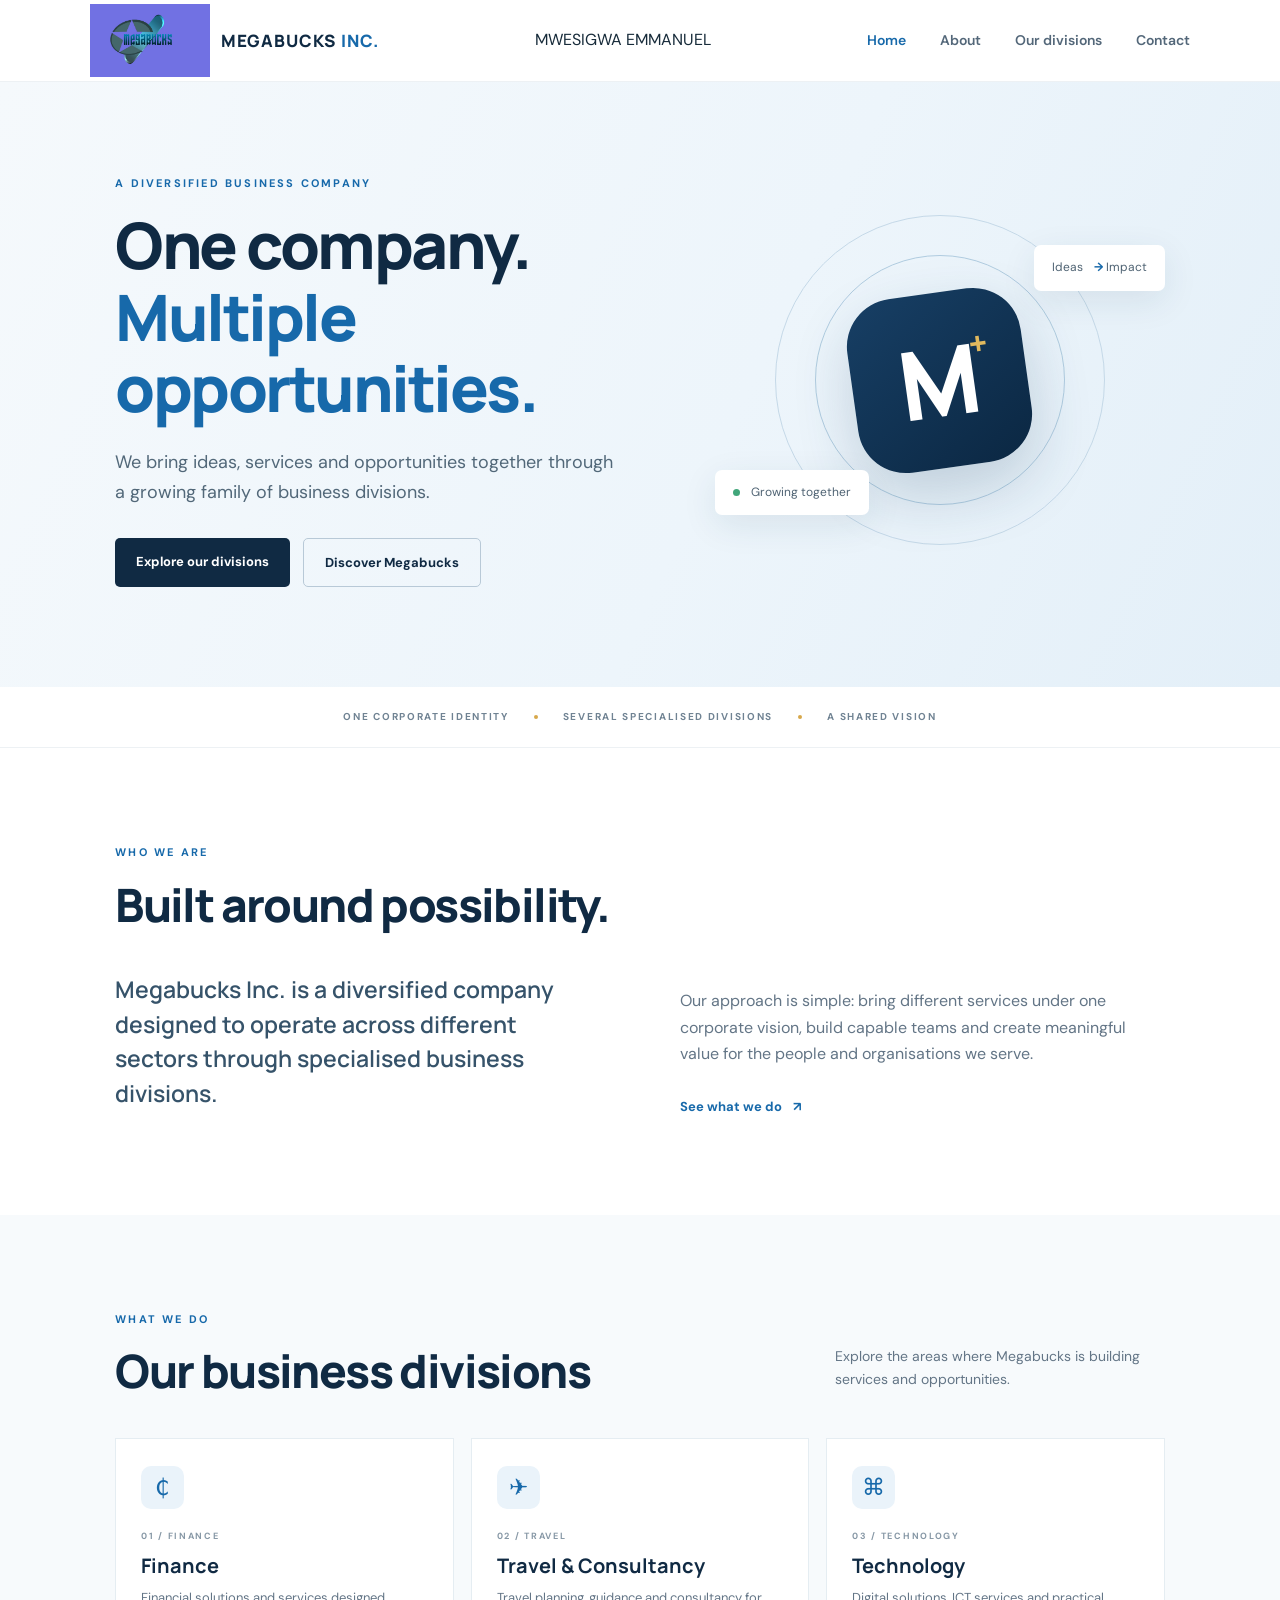
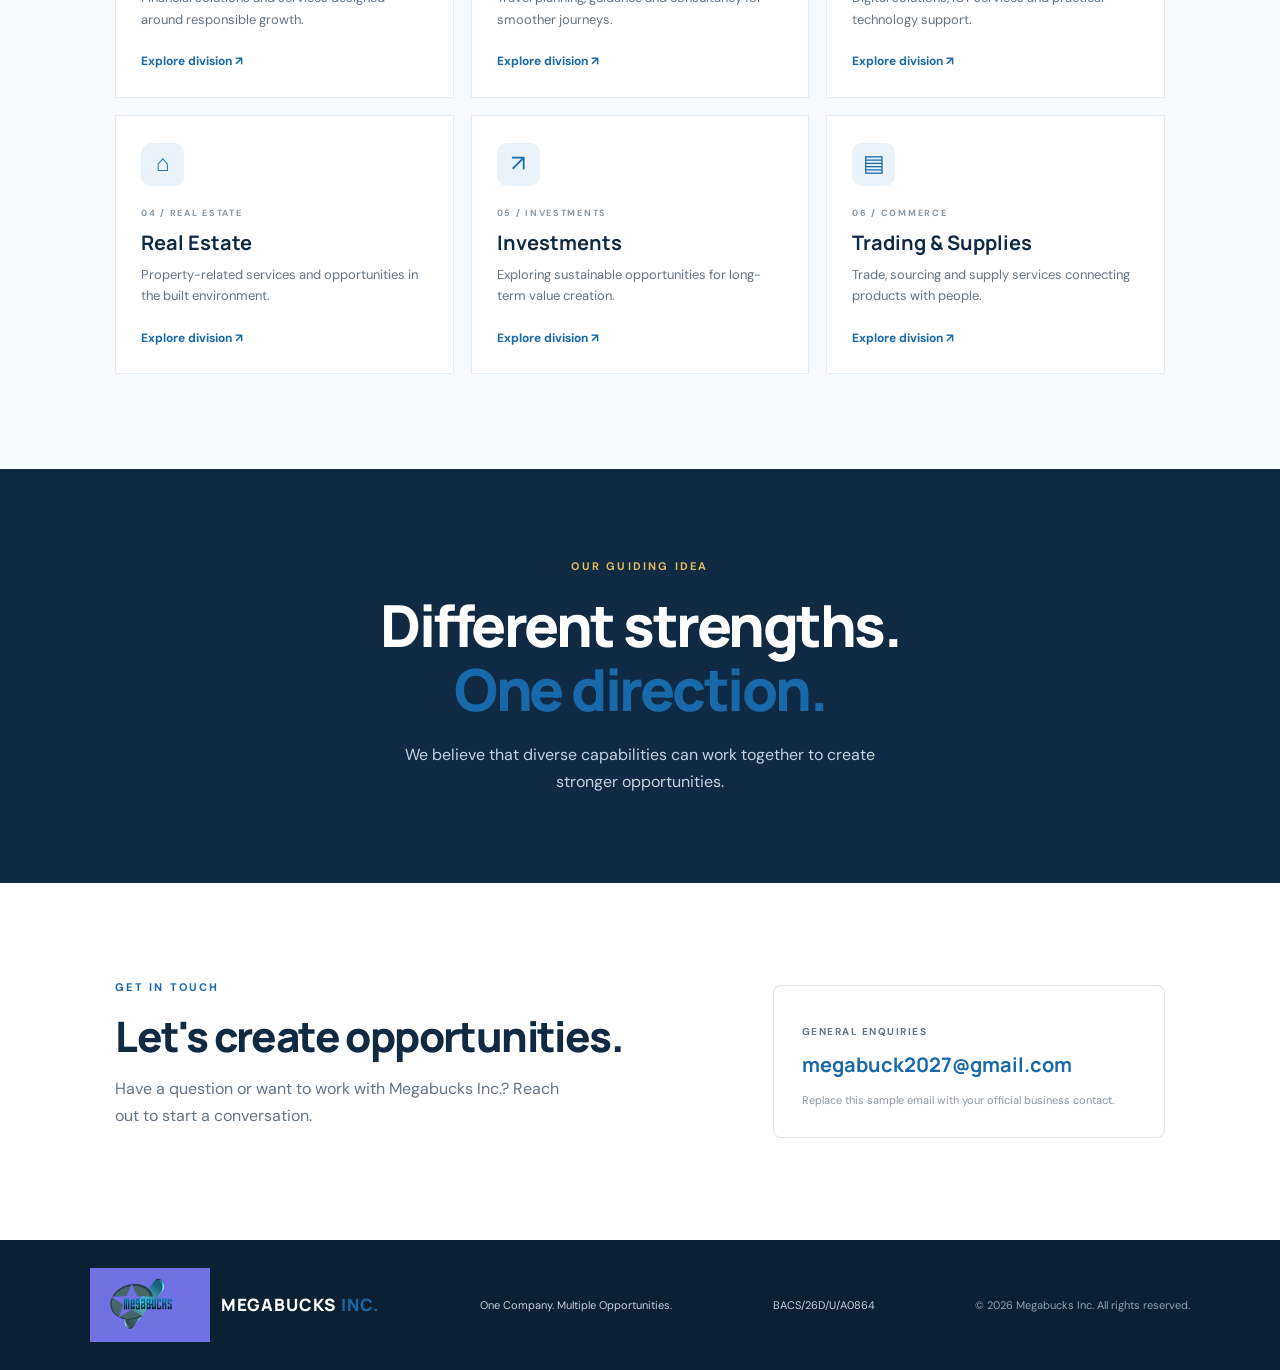
==== index.html @ 57e33b22 "Update index.html" ====
<!DOCTYPE html>
<html lang="en">
<head>
  <meta charset="UTF-8">
  <meta name="viewport" content="width=device-width, initial-scale=1.0">
  <meta name="description" content="Megabucks Inc. is a diversified company bringing together finance, travel, technology, real estate, investments and commerce.">
  <title>Megabucks Inc. | One Company. Multiple Opportunities.</title>
  <link rel="stylesheet" href="css/main.css">
</head>
<body>
  <header class="site-header">
    <a class="brand" href="index.html"><img src = "meg.jpg" alt = "logo" class = "logo" width = "120px" /><span>MEGABUCKS<span class="brand-inc"> INC.</span></span></a>
    <button class="menu-toggle" aria-label="Toggle navigation" aria-expanded="false">☰</button>
    <p>MWESIGWA EMMANUEL</p>
    <nav class="nav">
      <a class="active" href="index.html">Home</a>
      <a href="#about">About</a>
      <a href="#divisions">Our divisions</a>
      <a href="#contact">Contact</a>
    </nav>
  </header>

  <main>
    <section class="hero">
      <div class="hero-content">
        <p class="eyebrow">A diversified business company</p>
        <h1>One company.<br><span>Multiple opportunities.</span></h1>
        <p class="hero-copy">We bring ideas, services and opportunities together through a growing family of business divisions.</p>
        <div class="hero-actions">
          <a class="btn btn-primary" href="#divisions">Explore our divisions</a>
          <a class="btn btn-outline" href="#about">Discover Megabucks</a>
        </div>
      </div>
      <div class="hero-art" aria-label="Abstract corporate illustration">
        <div class="orbit orbit-one"></div><div class="orbit orbit-two"></div>
        <div class="hero-monogram">M<span>+</span></div>
        <div class="float-card card-top">Ideas <b>→</b> Impact</div>
        <div class="float-card card-bottom"><span class="dot"></span> Growing together</div>
      </div>
    </section>

    <section class="trust-strip">
      <span>ONE CORPORATE IDENTITY</span><i></i><span>SEVERAL SPECIALISED DIVISIONS</span><i></i><span>A SHARED VISION</span>
    </section>

    <section class="section about-section" id="about">
      <div class="section-heading">
        <p class="eyebrow">Who we are</p>
        <h2>Built around possibility.</h2>
      </div>
      <div class="about-grid">
        <p class="lead">Megabucks Inc. is a diversified company designed to operate across different sectors through specialised business divisions.</p>
        <div>
          <p>Our approach is simple: bring different services under one corporate vision, build capable teams and create meaningful value for the people and organisations we serve.</p>
          <a class="text-link" href="#divisions">See what we do <span>↗</span></a>
        </div>
      </div>
    </section>

    <section class="section divisions-section" id="divisions">
      <div class="section-heading heading-row">
        <div><p class="eyebrow">What we do</p><h2>Our business divisions</h2></div>
        <p class="section-intro">Explore the areas where Megabucks is building services and opportunities.</p>
      </div>
      <div class="division-grid">
        <a class="division-card" href="finance.html"><span class="card-icon">₵</span><span class="card-number">01 / FINANCE</span><h3>Finance</h3><p>Financial solutions and services designed around responsible growth.</p><span class="card-link">Explore division ↗</span></a>
        <a class="division-card" href="travel.html"><span class="card-icon">✈</span><span class="card-number">02 / TRAVEL</span><h3>Travel & Consultancy</h3><p>Travel planning, guidance and consultancy for smoother journeys.</p><span class="card-link">Explore division ↗</span></a>
        <a class="division-card" href="technology.html"><span class="card-icon">⌘</span><span class="card-number">03 / TECHNOLOGY</span><h3>Technology</h3><p>Digital solutions, ICT services and practical technology support.</p><span class="card-link">Explore division ↗</span></a>
        <a class="division-card" href="real-estate.html"><span class="card-icon">⌂</span><span class="card-number">04 / REAL ESTATE</span><h3>Real Estate</h3><p>Property-related services and opportunities in the built environment.</p><span class="card-link">Explore division ↗</span></a>
        <a class="division-card" href="investments.html"><span class="card-icon">↗</span><span class="card-number">05 / INVESTMENTS</span><h3>Investments</h3><p>Exploring sustainable opportunities for long-term value creation.</p><span class="card-link">Explore division ↗</span></a>
        <a class="division-card" href="trading.html"><span class="card-icon">▤</span><span class="card-number">06 / COMMERCE</span><h3>Trading & Supplies</h3><p>Trade, sourcing and supply services connecting products with people.</p><span class="card-link">Explore division ↗</span></a>
      </div>
    </section>

    <section class="statement">
      <p class="eyebrow">Our guiding idea</p>
      <h2>Different strengths.<br><span>One direction.</span></h2>
      <p>We believe that diverse capabilities can work together to create stronger opportunities.</p>
    </section>

    <section class="section contact-section" id="contact">
      <div><p class="eyebrow">Get in touch</p><h2>Let's create opportunities.</h2><p>Have a question or want to work with Megabucks Inc.? Reach out to start a conversation.</p></div>
      <div class="contact-panel"><p class="contact-label">General enquiries</p><a href="mailto:info@megabucks">megabuck2027@gmail.com</a><p class="small-note">Replace this sample email with your official business contact.</p></div>
    </section>
  </main>

  <footer class="footer"><a class="brand footer-brand" href="index.html"><img src = "meg.jpg" alt = "logo" class = "logo" width = "120px" /><span>MEGABUCKS<span class="brand-inc"> INC.</span></span></a><p>One Company. Multiple Opportunities.</p><p>BACS/26D/U/A0864</p><span>© <span id="year"></span> Megabucks Inc. All rights reserved.</span></footer>
  <script src="js/main.js"></script>
</body>
</html>
---- css/main.css ----
@import url('https://fonts.googleapis.com/css2?family=DM+Sans:wght@400;500;600;700&family=Manrope:wght@400;500;600;700;800&display=swap');
:root{--navy:#102a43;--blue:#1769aa;--sky:#eaf3fa;--ink:#172b3a;--muted:#637586;--line:#dce5ec;--white:#fff;--gold:#d7a84b}
*{box-sizing:border-box}html{scroll-behavior:smooth}body{margin:0;font-family:'DM Sans',Arial,sans-serif;color:var(--ink);background:#fff;line-height:1.65}a{color:inherit;text-decoration:none}.site-header{height:82px;padding:0 7%;display:flex;align-items:center;justify-content:space-between;border-bottom:1px solid #edf1f4;background:#fff;position:sticky;top:0;z-index:10}.brand{display:flex;align-items:center;gap:11px;font:800 17px Manrope,sans-serif;letter-spacing:1.1px;color:var(--navy)}.brand-mark{width:38px;height:38px;border-radius:11px;background:var(--navy);color:white;display:grid;place-items:center;font:800 21px Manrope}.brand-inc{color:var(--blue)}.nav{display:flex;gap:34px;font-size:14px;font-weight:600;color:#536779}.nav a:hover,.nav a.active{color:var(--blue)}.menu-toggle{display:none;border:0;background:none;font-size:25px;color:var(--navy)}.hero{padding:92px 9% 100px;min-height:570px;background:linear-gradient(115deg,#f5f9fc 0%,#edf5fb 57%,#e3eff8 100%);display:grid;grid-template-columns:1.1fr .9fr;align-items:center;gap:50px;overflow:hidden}.eyebrow{font-size:11px;letter-spacing:2.2px;text-transform:uppercase;font-weight:700;color:var(--blue);margin:0 0 17px}.hero h1,.section h2,.statement h2{font:800 clamp(38px,5vw,65px)/1.12 Manrope,sans-serif;letter-spacing:-2.5px;color:var(--navy);margin:0}.hero h1 span,.statement h2 span{color:var(--blue)}.hero-copy{max-width:510px;color:#526879;font-size:18px;margin:24px 0 30px}.hero-actions{display:flex;gap:13px;flex-wrap:wrap}.btn{padding:13px 21px;border-radius:5px;font-size:13px;font-weight:700;display:inline-block}.btn-primary{background:var(--navy);color:white}.btn-primary:hover{background:var(--blue)}.btn-outline{border:1px solid #b8c9d7;color:var(--navy)}.hero-art{height:360px;position:relative;display:grid;place-items:center}.orbit{position:absolute;border:1px solid #c5d9e8;border-radius:50%;width:330px;height:330px}.orbit-two{width:250px;height:250px;border-color:#b0cce0}.hero-monogram{width:175px;height:175px;border-radius:48px;background:linear-gradient(145deg,#173f65,#0b2742);color:#fff;display:grid;place-items:center;font:800 95px Manrope;box-shadow:0 25px 60px #173f6533;transform:rotate(-8deg)}.hero-monogram span{font-size:34px;color:#e1b95e;position:absolute;right:35px;top:32px}.float-card{position:absolute;background:#fff;padding:13px 18px;border-radius:7px;box-shadow:0 10px 35px #183d5a18;font-size:12px;color:#4f6373}.float-card b{color:var(--blue);margin-left:8px}.card-top{top:45px;right:0}.card-bottom{bottom:45px;left:0}.dot{display:inline-block;width:7px;height:7px;background:#41a67a;border-radius:50%;margin-right:8px}.trust-strip{display:flex;align-items:center;justify-content:center;gap:25px;padding:22px 5%;font-size:10px;letter-spacing:1.7px;font-weight:700;color:#708393;border-bottom:1px solid #edf1f4}.trust-strip i{height:4px;width:4px;border-radius:50%;background:var(--gold)}.section{padding:95px 9%}.section-heading{margin-bottom:42px}.section h2{font-size:clamp(32px,4vw,46px);letter-spacing:-1.6px}.about-grid{display:grid;grid-template-columns:1fr 1fr;gap:80px}.lead{font:600 23px/1.5 Manrope;color:#36536a;margin:0}.about-grid>div{color:var(--muted);max-width:520px}.text-link{display:inline-block;color:var(--blue);font-weight:700;font-size:13px;margin-top:13px}.text-link span{margin-left:8px}.divisions-section{background:#f7fafc}.heading-row{display:flex;justify-content:space-between;align-items:end;gap:30px}.section-intro{max-width:330px;color:var(--muted);font-size:14px;margin:0 0 5px}.division-grid{display:grid;grid-template-columns:repeat(3,1fr);gap:17px}.division-card{background:#fff;border:1px solid #e5edf2;padding:27px 25px 25px;min-height:255px;transition:.2s;display:flex;flex-direction:column}.division-card:hover{transform:translateY(-5px);box-shadow:0 15px 35px #173f6510;border-color:#b8d1e3}.card-icon{width:43px;height:43px;border-radius:10px;background:var(--sky);color:var(--blue);display:grid;place-items:center;font-size:23px;margin-bottom:20px}.card-number{font-size:9px;letter-spacing:1.7px;color:#8798a6;font-weight:700}.division-card h3{font:700 20px Manrope;color:var(--navy);margin:8px 0}.division-card p{font-size:13px;color:var(--muted);margin:0 0 22px}.card-link{font-size:12px;color:var(--blue);font-weight:700;margin-top:auto}.statement{background:var(--navy);color:#fff;text-align:center;padding:88px 20px}.statement .eyebrow{color:#e1b95e}.statement h2{color:#fff;font-size:clamp(38px,5vw,58px)}.statement>p:last-child{color:#c4d2de;margin:20px auto 0;max-width:470px}.contact-section{display:grid;grid-template-columns:1.2fr .8fr;gap:70px;align-items:center}.contact-section h2{font-size:42px}.contact-section>div:first-child>p:last-child{color:var(--muted);max-width:470px}.contact-panel{padding:28px;border:1px solid var(--line);border-radius:8px}.contact-label{font-size:10px;text-transform:uppercase;letter-spacing:1.5px;color:var(--muted);font-weight:700}.contact-panel>a{font:700 20px Manrope;color:var(--blue);overflow-wrap:anywhere}.small-note{font-size:11px;color:#8998a4;margin-bottom:0}.footer{background:#0b2033;color:#c4d0da;padding:28px 7%;display:flex;align-items:center;justify-content:space-between;gap:20px;font-size:11px}.footer-brand{color:#fff}.footer-brand .brand-mark{background:#244b6c}.footer>p{margin:0}.footer>span{color:#8ea1b0}
@media(max-width:800px){.site-header{height:70px;padding:0 5%}.menu-toggle{display:block}.nav{display:none;position:absolute;top:70px;left:0;right:0;background:white;padding:18px 6%;flex-direction:column;gap:17px;border-bottom:1px solid var(--line)}.nav.open{display:flex}.hero{padding:65px 7%;grid-template-columns:1fr;gap:20px}.hero-art{height:280px}.orbit{width:260px;height:260px}.orbit-two{width:200px;height:200px}.hero-monogram{width:135px;height:135px;font-size:75px}.hero-monogram span{right:30px;top:25px}.trust-strip{flex-wrap:wrap;gap:12px;text-align:center}.section{padding:70px 7%}.about-grid,.contact-section{grid-template-columns:1fr;gap:25px}.heading-row{display:block}.section-intro{margin-top:15px}.division-grid{grid-template-columns:repeat(2,1fr)}.footer{flex-wrap:wrap}.footer>p{order:3;width:100%}}
@media(max-width:520px){.hero h1{font-size:43px}.hero-copy{font-size:16px}.division-grid{grid-template-columns:1fr}.division-card{min-height:220px}.contact-section h2{font-size:34px}.footer{align-items:flex-start;flex-direction:column}.trust-strip{font-size:9px}}
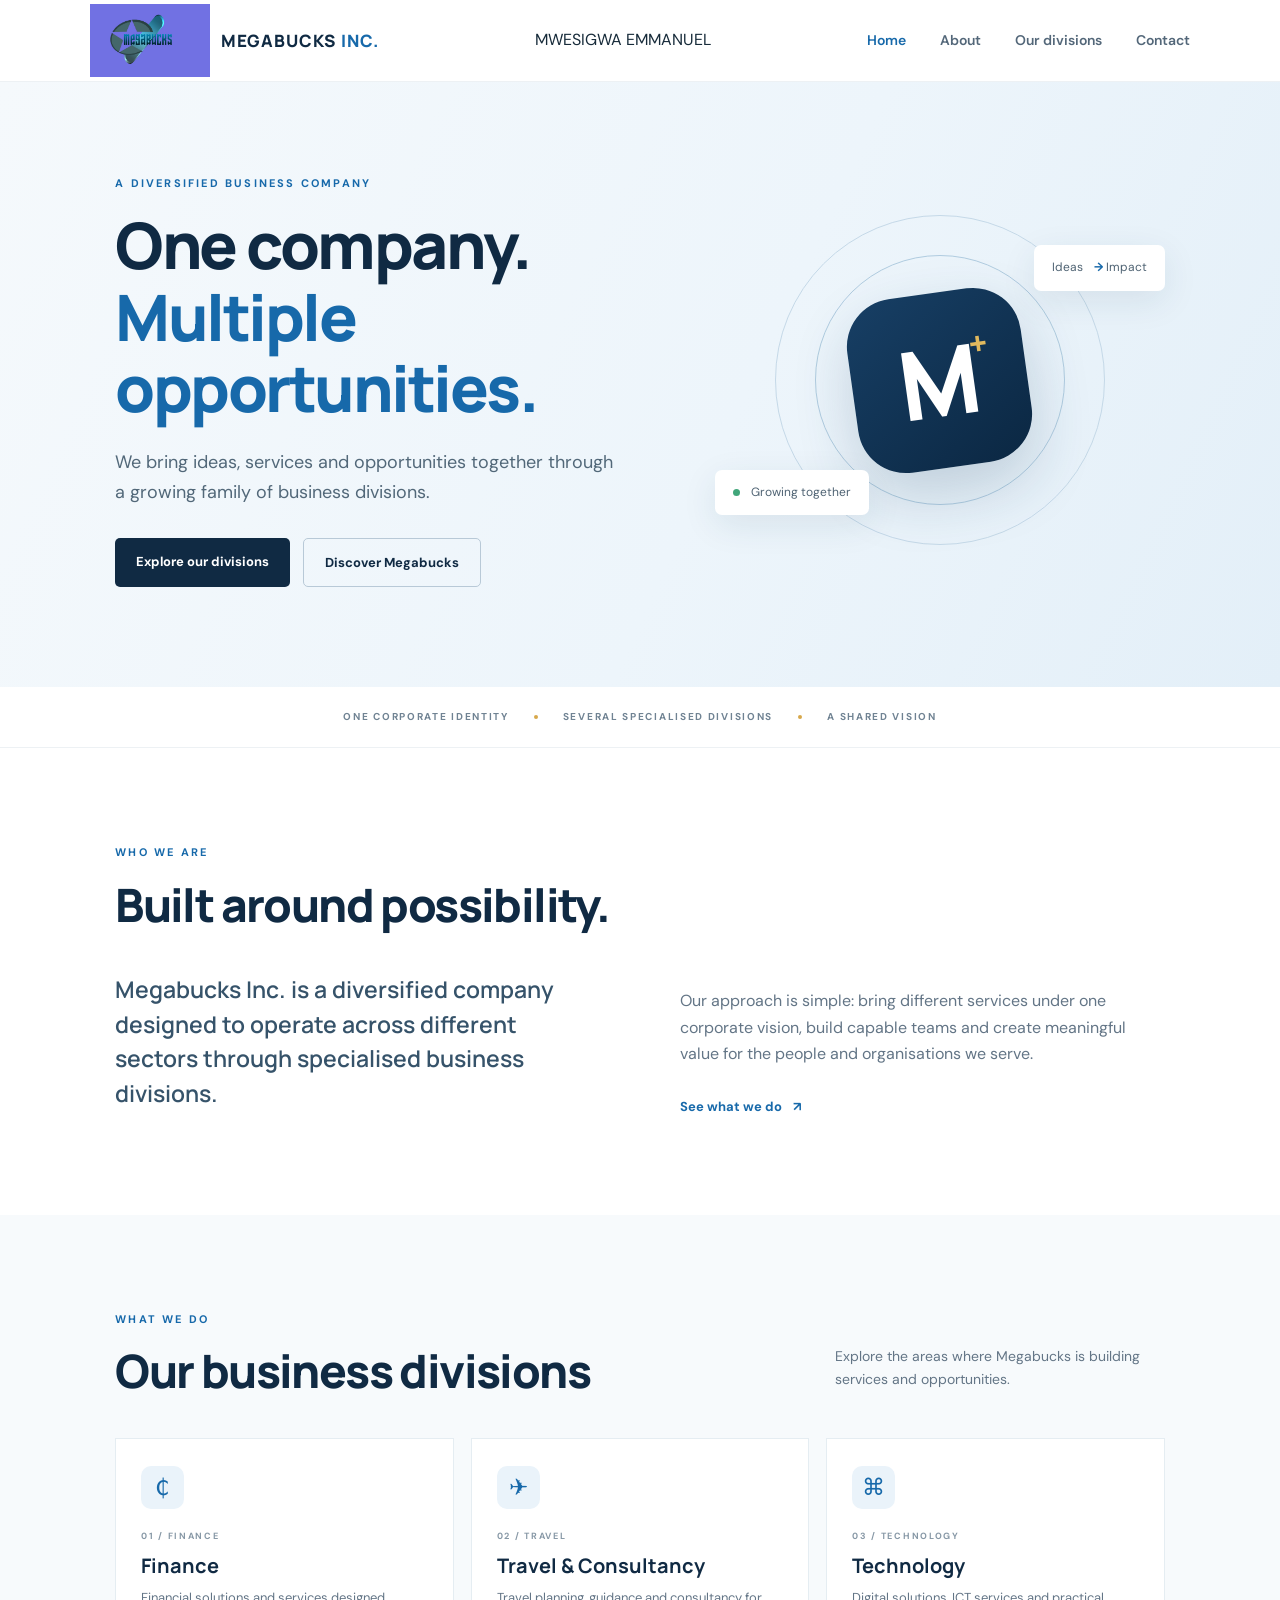
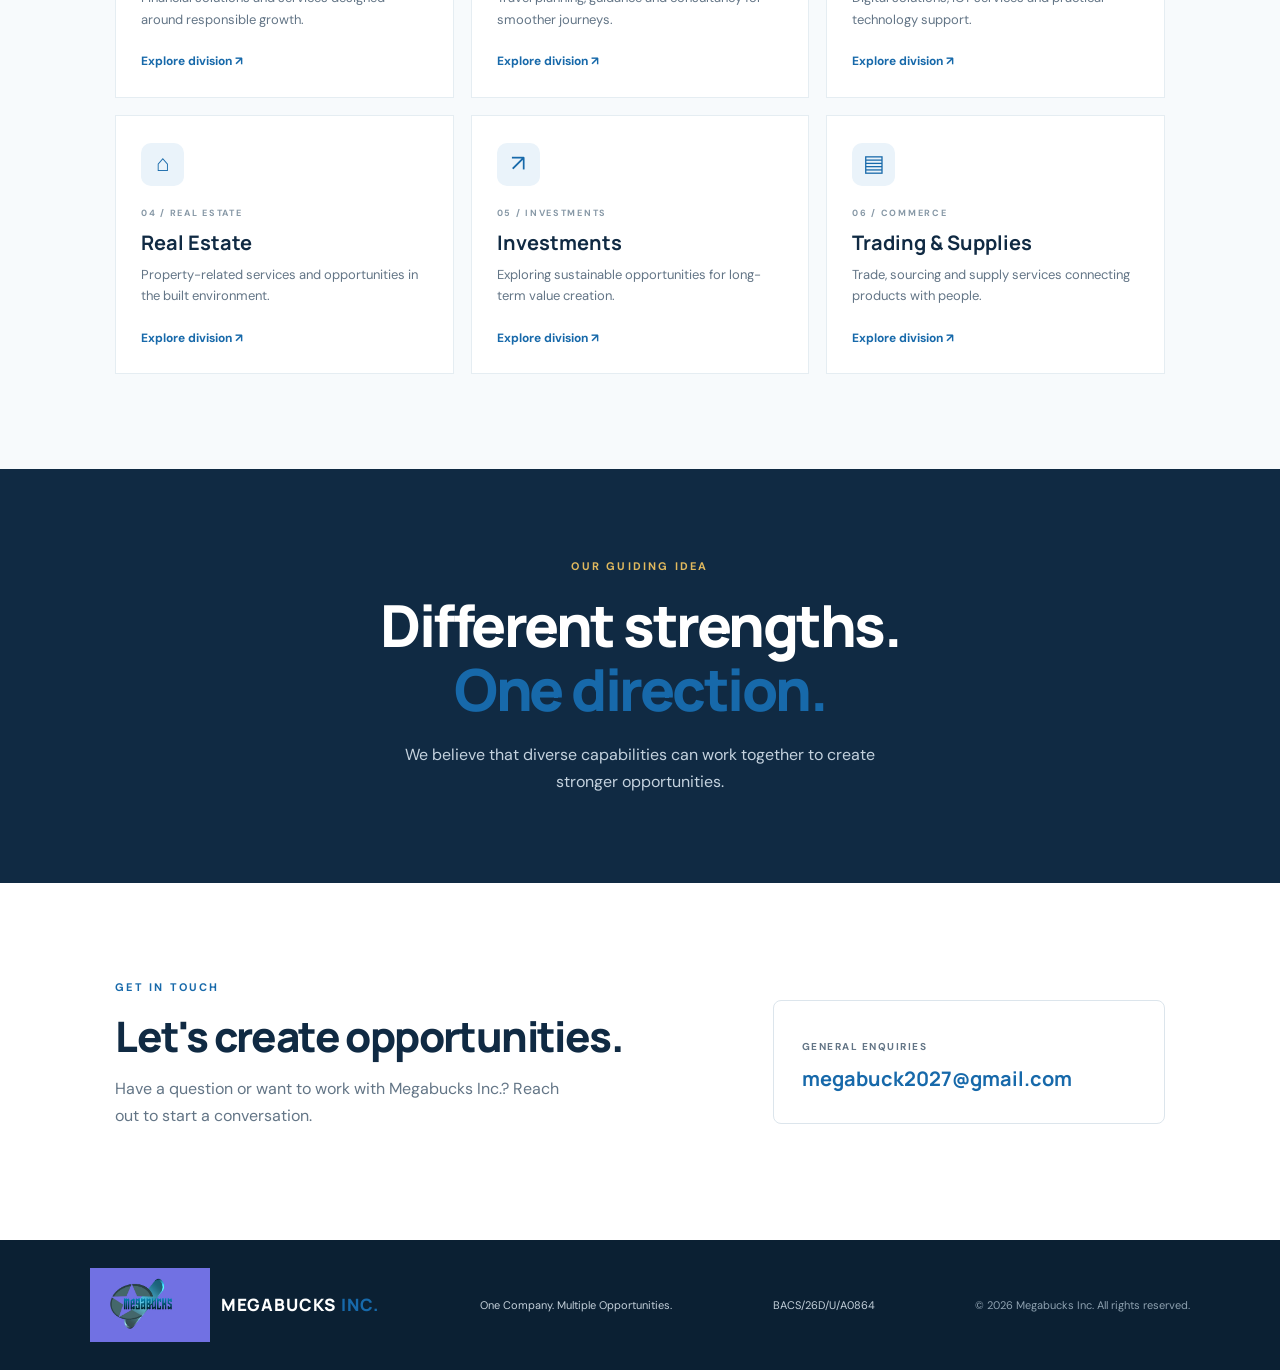
==== commit 0c3f05d6: "Update index.html" ====
--- a/index.html
+++ b/index.html
@@ -80,7 +80,7 @@
 
     <section class="section contact-section" id="contact">
       <div><p class="eyebrow">Get in touch</p><h2>Let's create opportunities.</h2><p>Have a question or want to work with Megabucks Inc.? Reach out to start a conversation.</p></div>
-      <div class="contact-panel"><p class="contact-label">General enquiries</p><a href="mailto:info@megabucks">megabuck2027@gmail.com</a><p class="small-note">Replace this sample email with your official business contact.</p></div>
+      <div class="contact-panel"><p class="contact-label">General enquiries</p><a href="mailto:info@megabucks">megabuck2027@gmail.com</a></div>
     </section>
   </main>
 
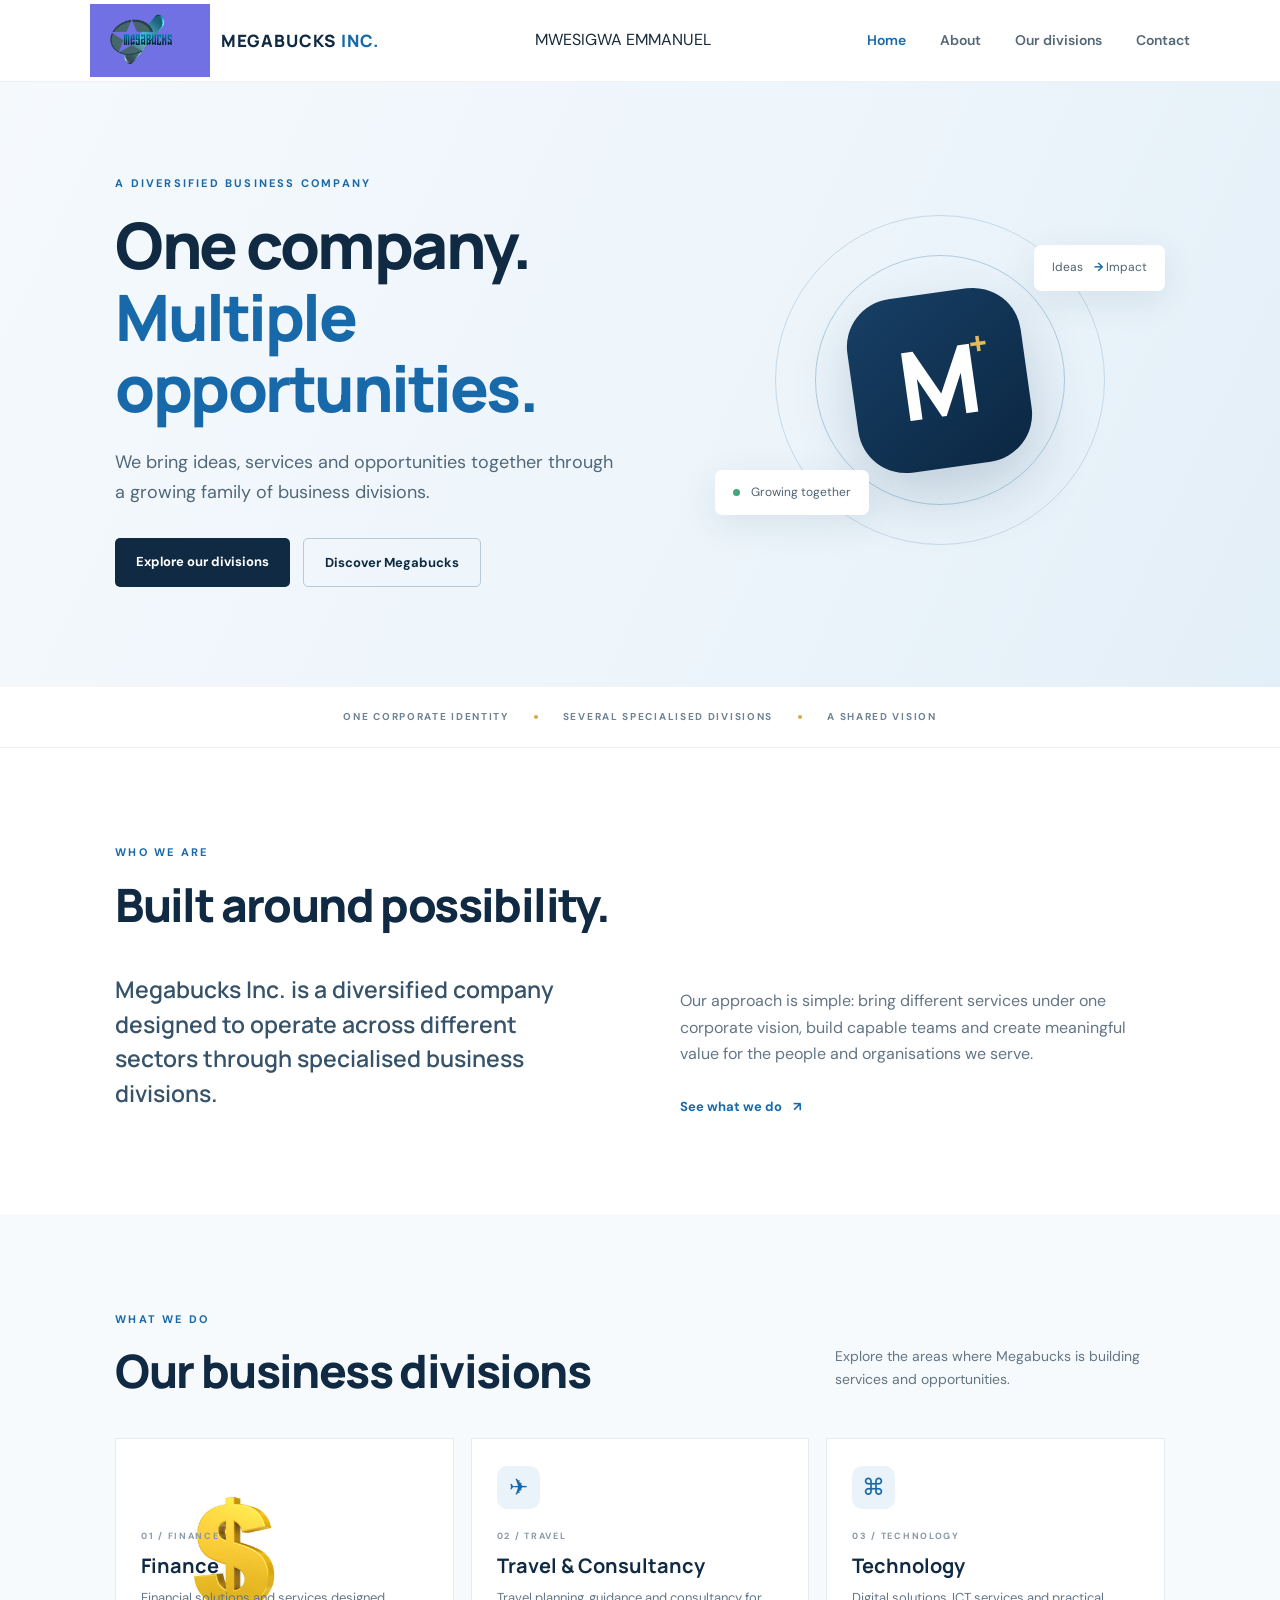
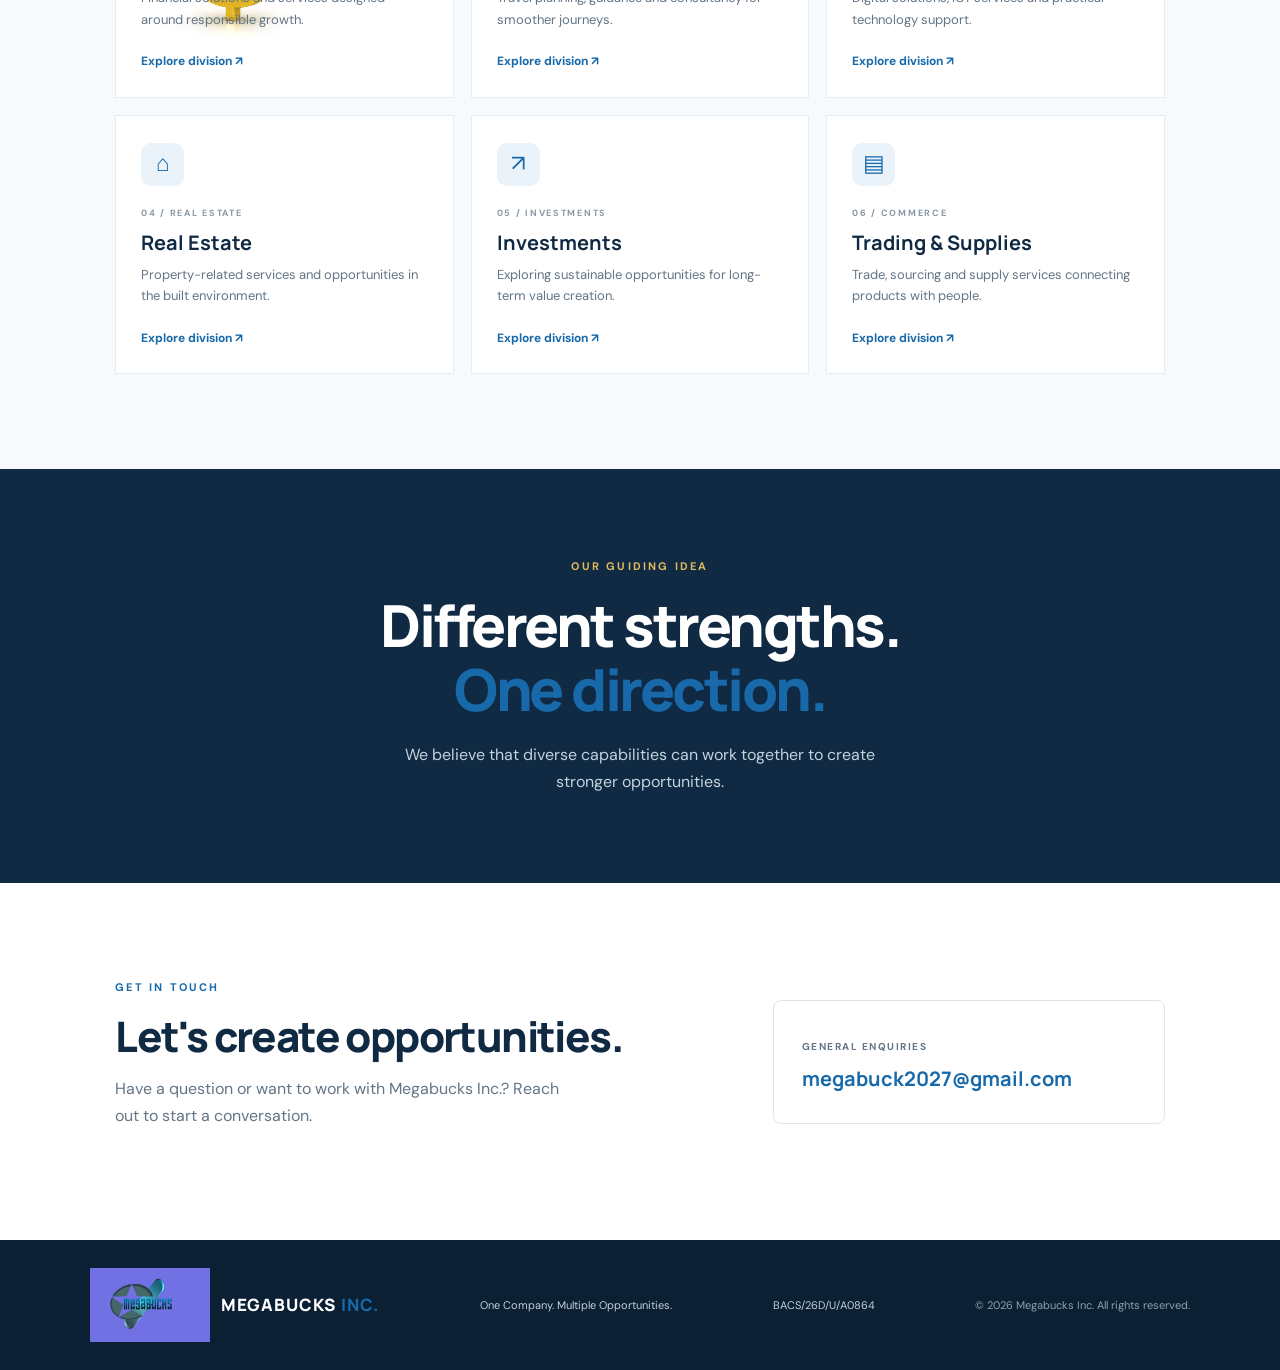
==== commit f7eee6f6: "Update index.html" ====
--- a/index.html
+++ b/index.html
@@ -63,7 +63,7 @@
         <p class="section-intro">Explore the areas where Megabucks is building services and opportunities.</p>
       </div>
       <div class="division-grid">
-        <a class="division-card" href="finance.html"><span class="card-icon">₵</span><span class="card-number">01 / FINANCE</span><h3>Finance</h3><p>Financial solutions and services designed around responsible growth.</p><span class="card-link">Explore division ↗</span></a>
+        <a class="division-card" href="finance.html"><span class="card-icon"><img src = "dollar.jpg" alt = "logo" class = "logo" width = "180px" /></span><span class="card-number">01 / FINANCE</span><h3>Finance</h3><p>Financial solutions and services designed around responsible growth.</p><span class="card-link">Explore division ↗</span></a>
         <a class="division-card" href="travel.html"><span class="card-icon">✈</span><span class="card-number">02 / TRAVEL</span><h3>Travel & Consultancy</h3><p>Travel planning, guidance and consultancy for smoother journeys.</p><span class="card-link">Explore division ↗</span></a>
         <a class="division-card" href="technology.html"><span class="card-icon">⌘</span><span class="card-number">03 / TECHNOLOGY</span><h3>Technology</h3><p>Digital solutions, ICT services and practical technology support.</p><span class="card-link">Explore division ↗</span></a>
         <a class="division-card" href="real-estate.html"><span class="card-icon">⌂</span><span class="card-number">04 / REAL ESTATE</span><h3>Real Estate</h3><p>Property-related services and opportunities in the built environment.</p><span class="card-link">Explore division ↗</span></a>
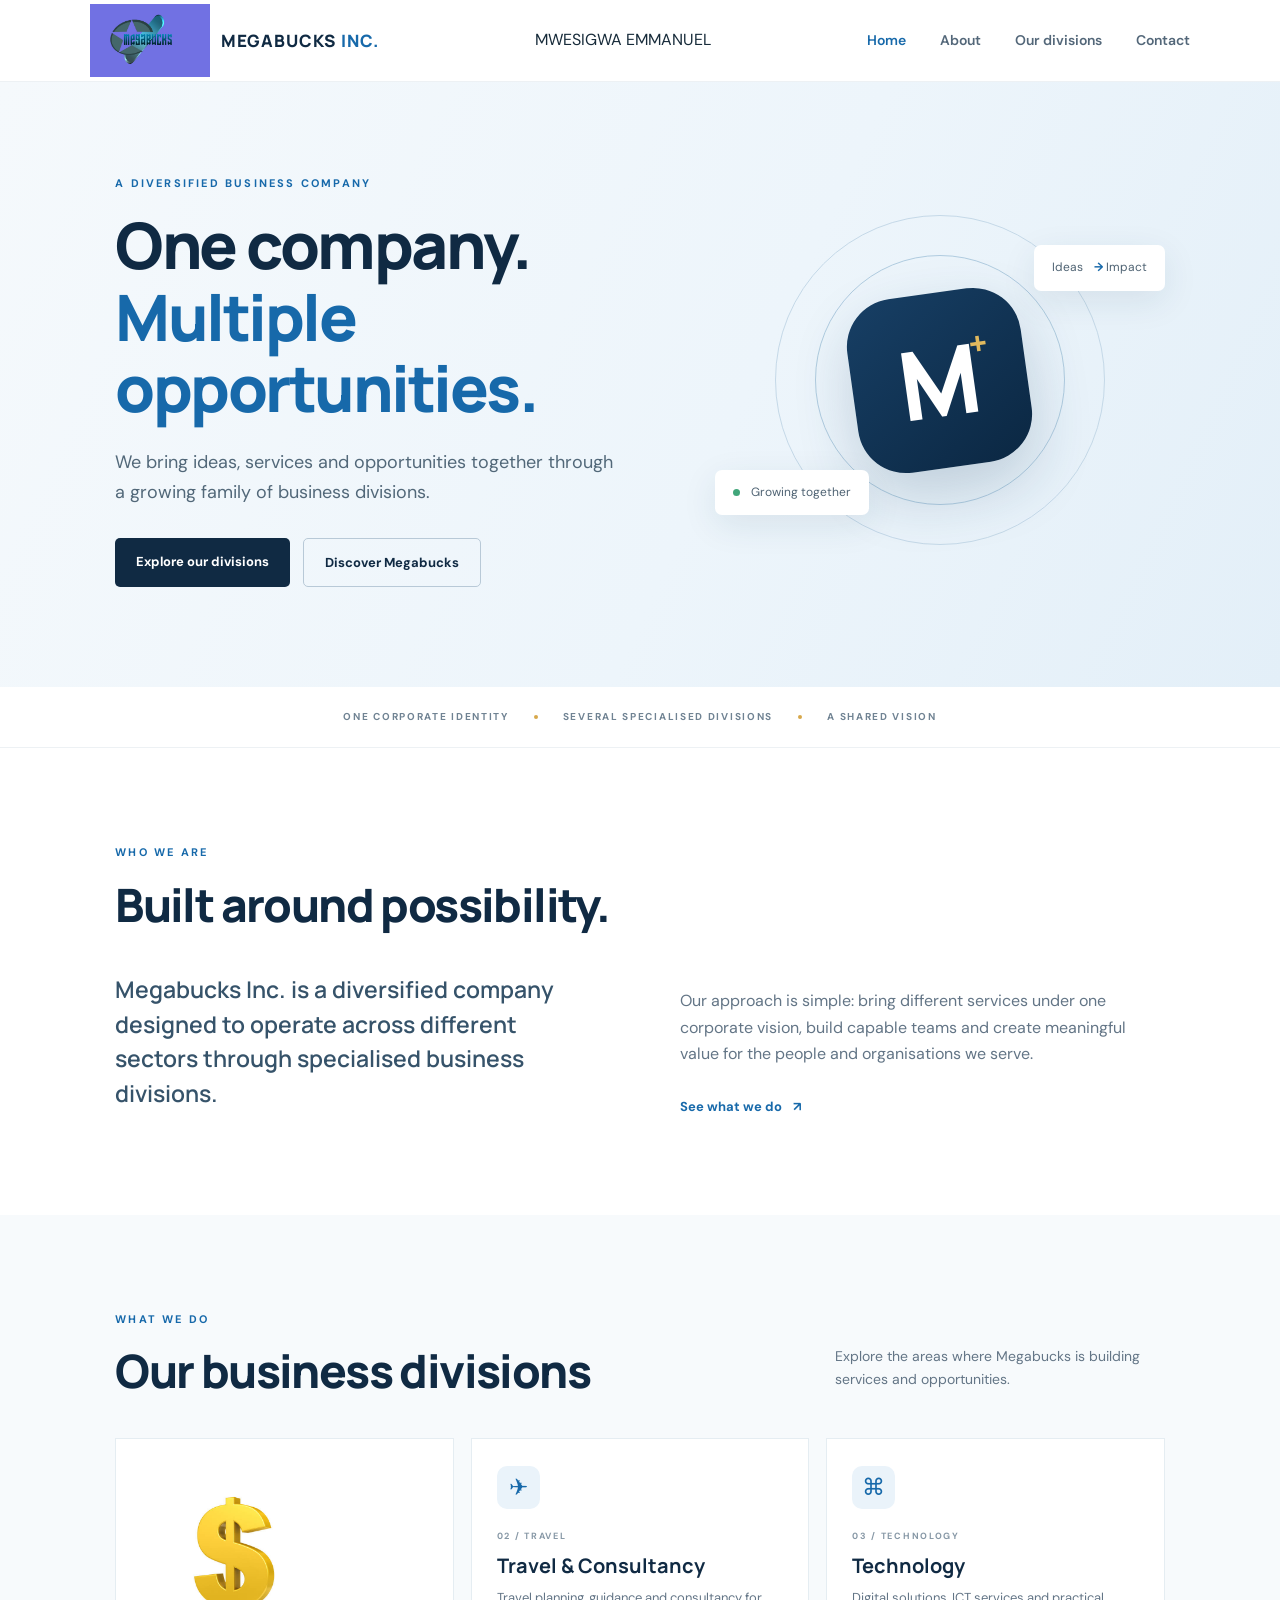
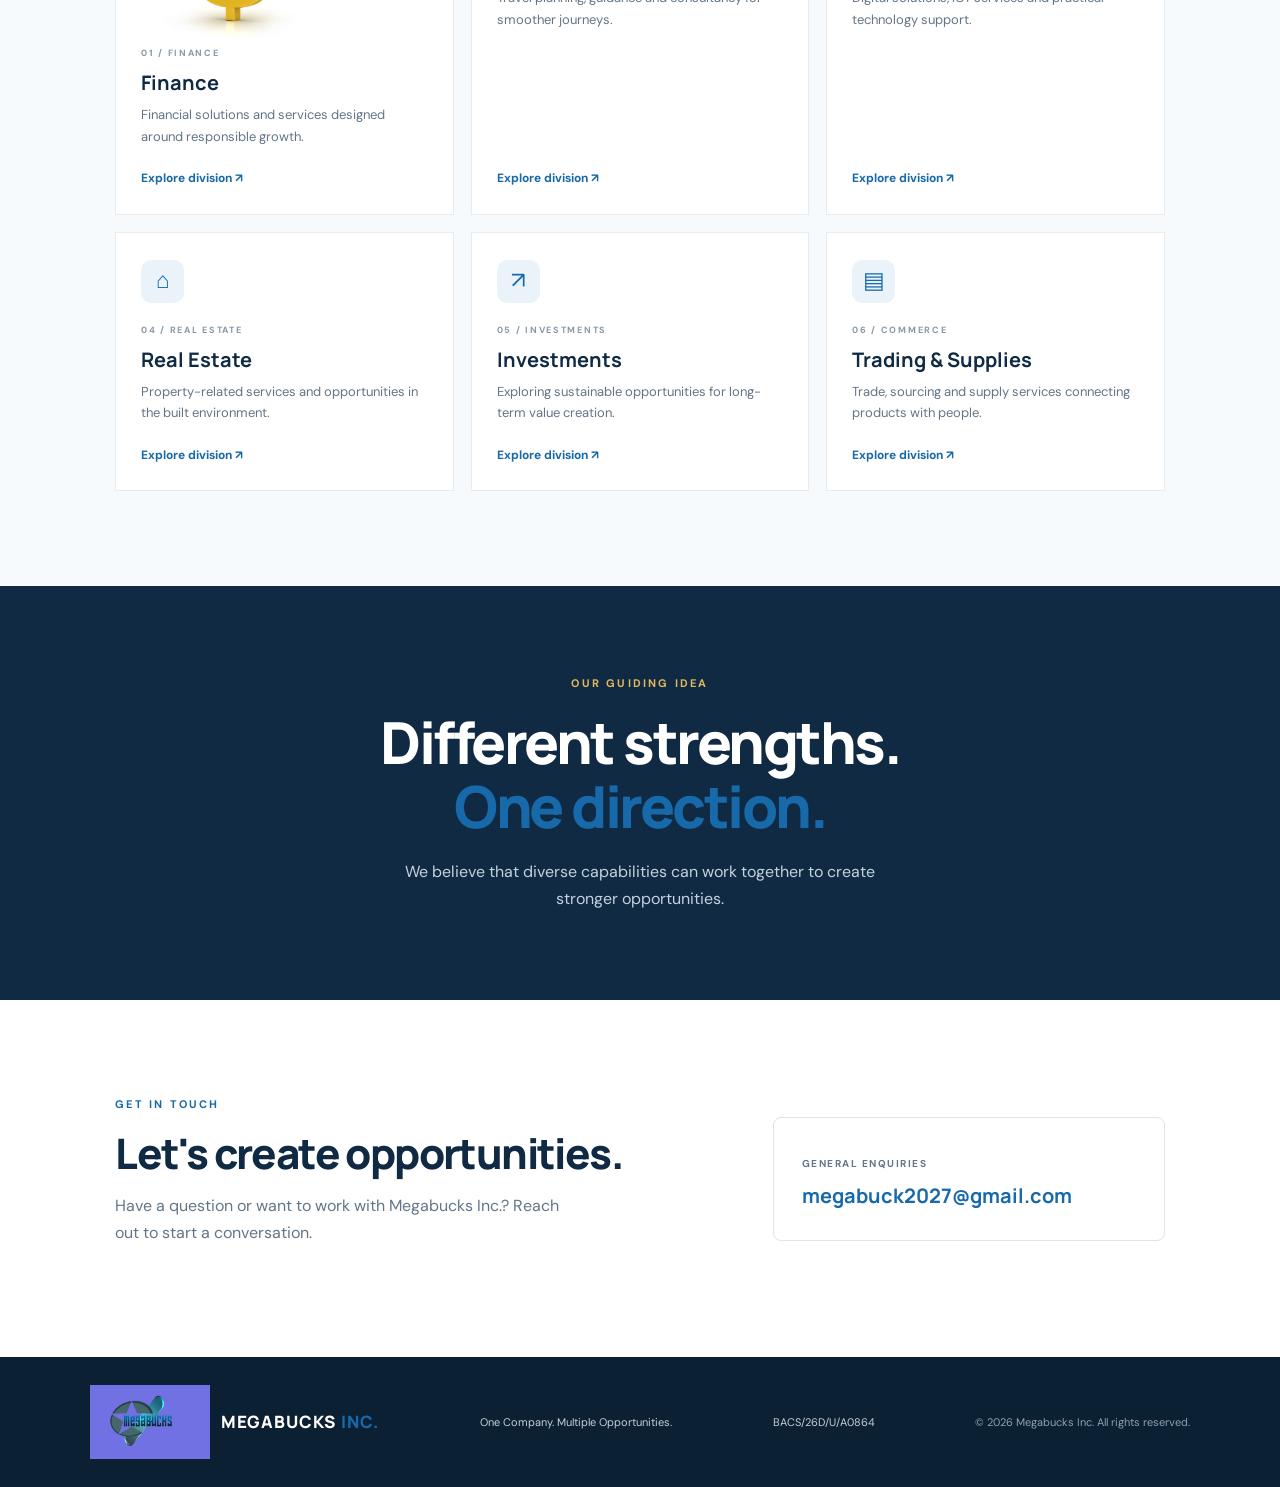
==== commit 29c458ab: "Update index.html" ====
--- a/index.html
+++ b/index.html
@@ -63,7 +63,7 @@
         <p class="section-intro">Explore the areas where Megabucks is building services and opportunities.</p>
       </div>
       <div class="division-grid">
-        <a class="division-card" href="finance.html"><span class="card-icon"><img src = "dollar.jpg" alt = "logo" class = "logo" width = "180px" /></span><span class="card-number">01 / FINANCE</span><h3>Finance</h3><p>Financial solutions and services designed around responsible growth.</p><span class="card-link">Explore division ↗</span></a>
+        <a class="division-card" href="finance.html"><img src = "dollar.jpg" alt = "logo" class = "logo" width = "180px" /><span class="card-number">01 / FINANCE</span><h3>Finance</h3><p>Financial solutions and services designed around responsible growth.</p><span class="card-link">Explore division ↗</span></a>
         <a class="division-card" href="travel.html"><span class="card-icon">✈</span><span class="card-number">02 / TRAVEL</span><h3>Travel & Consultancy</h3><p>Travel planning, guidance and consultancy for smoother journeys.</p><span class="card-link">Explore division ↗</span></a>
         <a class="division-card" href="technology.html"><span class="card-icon">⌘</span><span class="card-number">03 / TECHNOLOGY</span><h3>Technology</h3><p>Digital solutions, ICT services and practical technology support.</p><span class="card-link">Explore division ↗</span></a>
         <a class="division-card" href="real-estate.html"><span class="card-icon">⌂</span><span class="card-number">04 / REAL ESTATE</span><h3>Real Estate</h3><p>Property-related services and opportunities in the built environment.</p><span class="card-link">Explore division ↗</span></a>
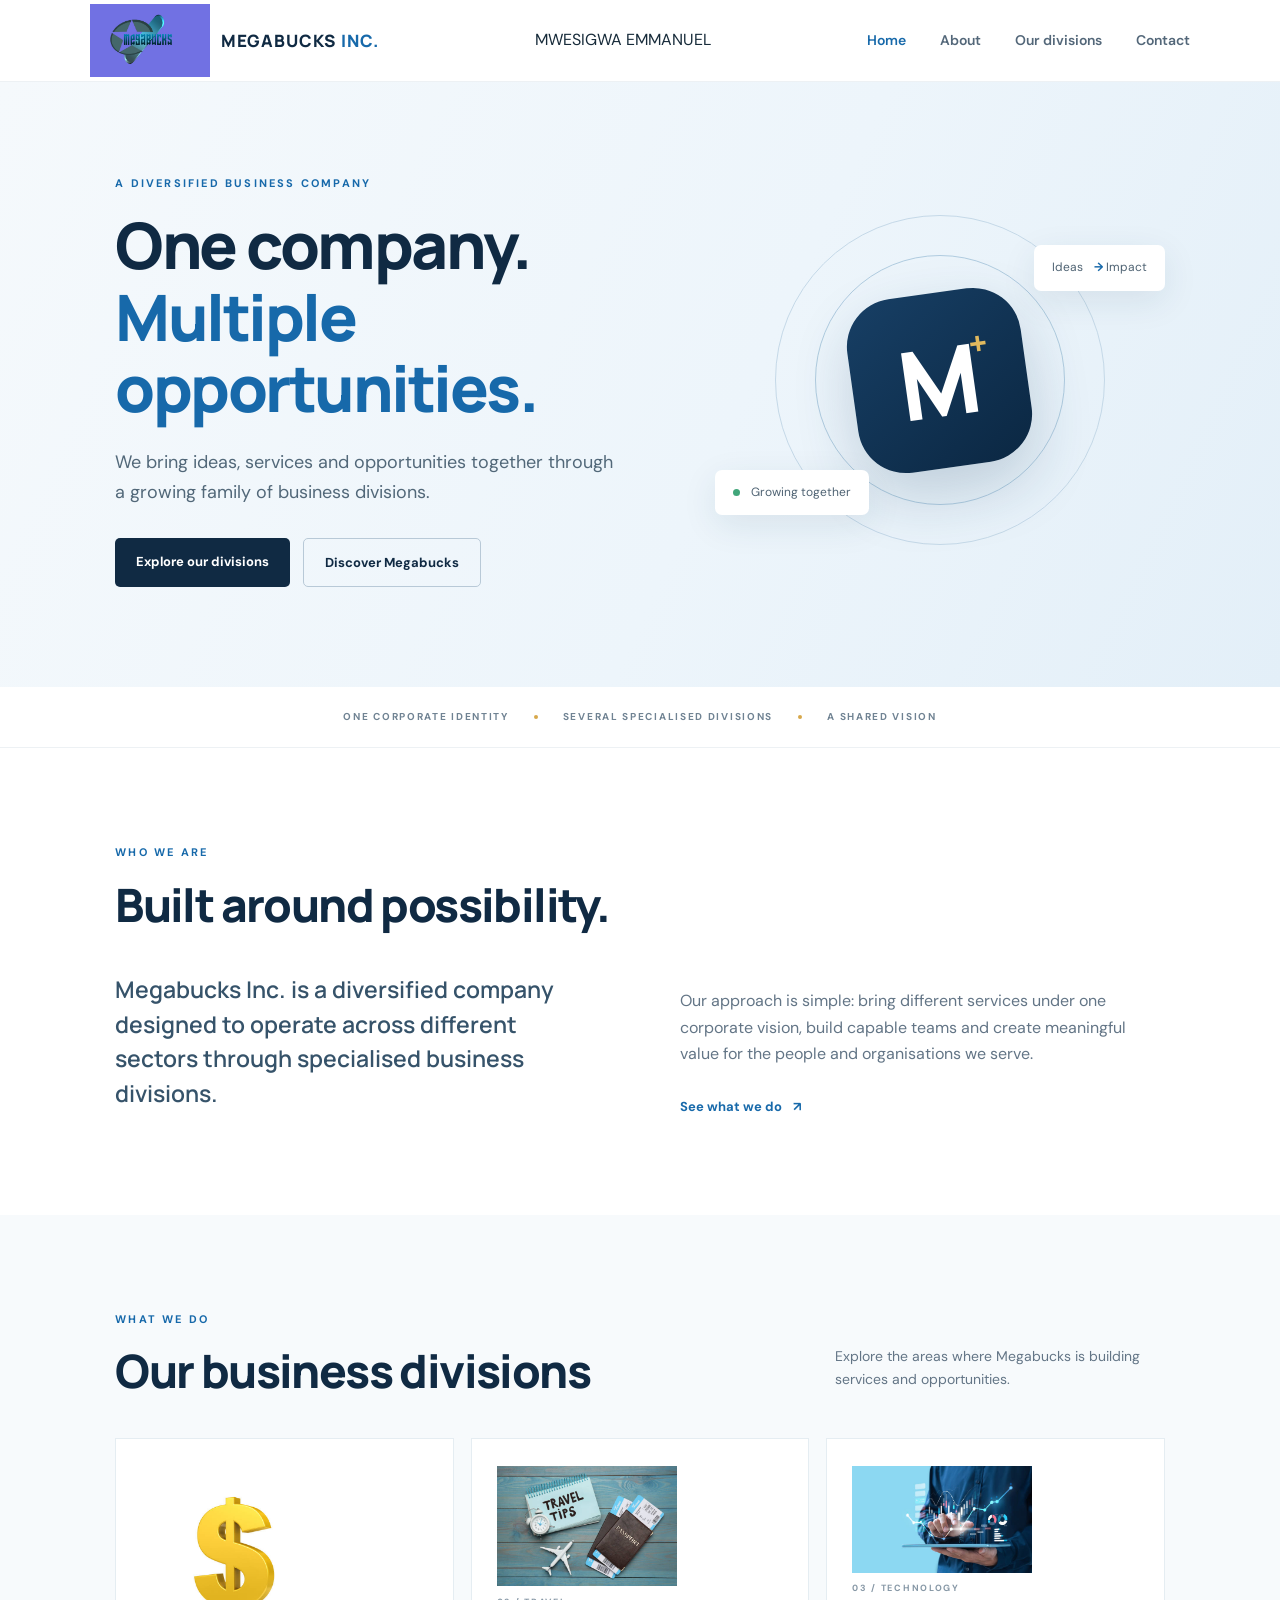
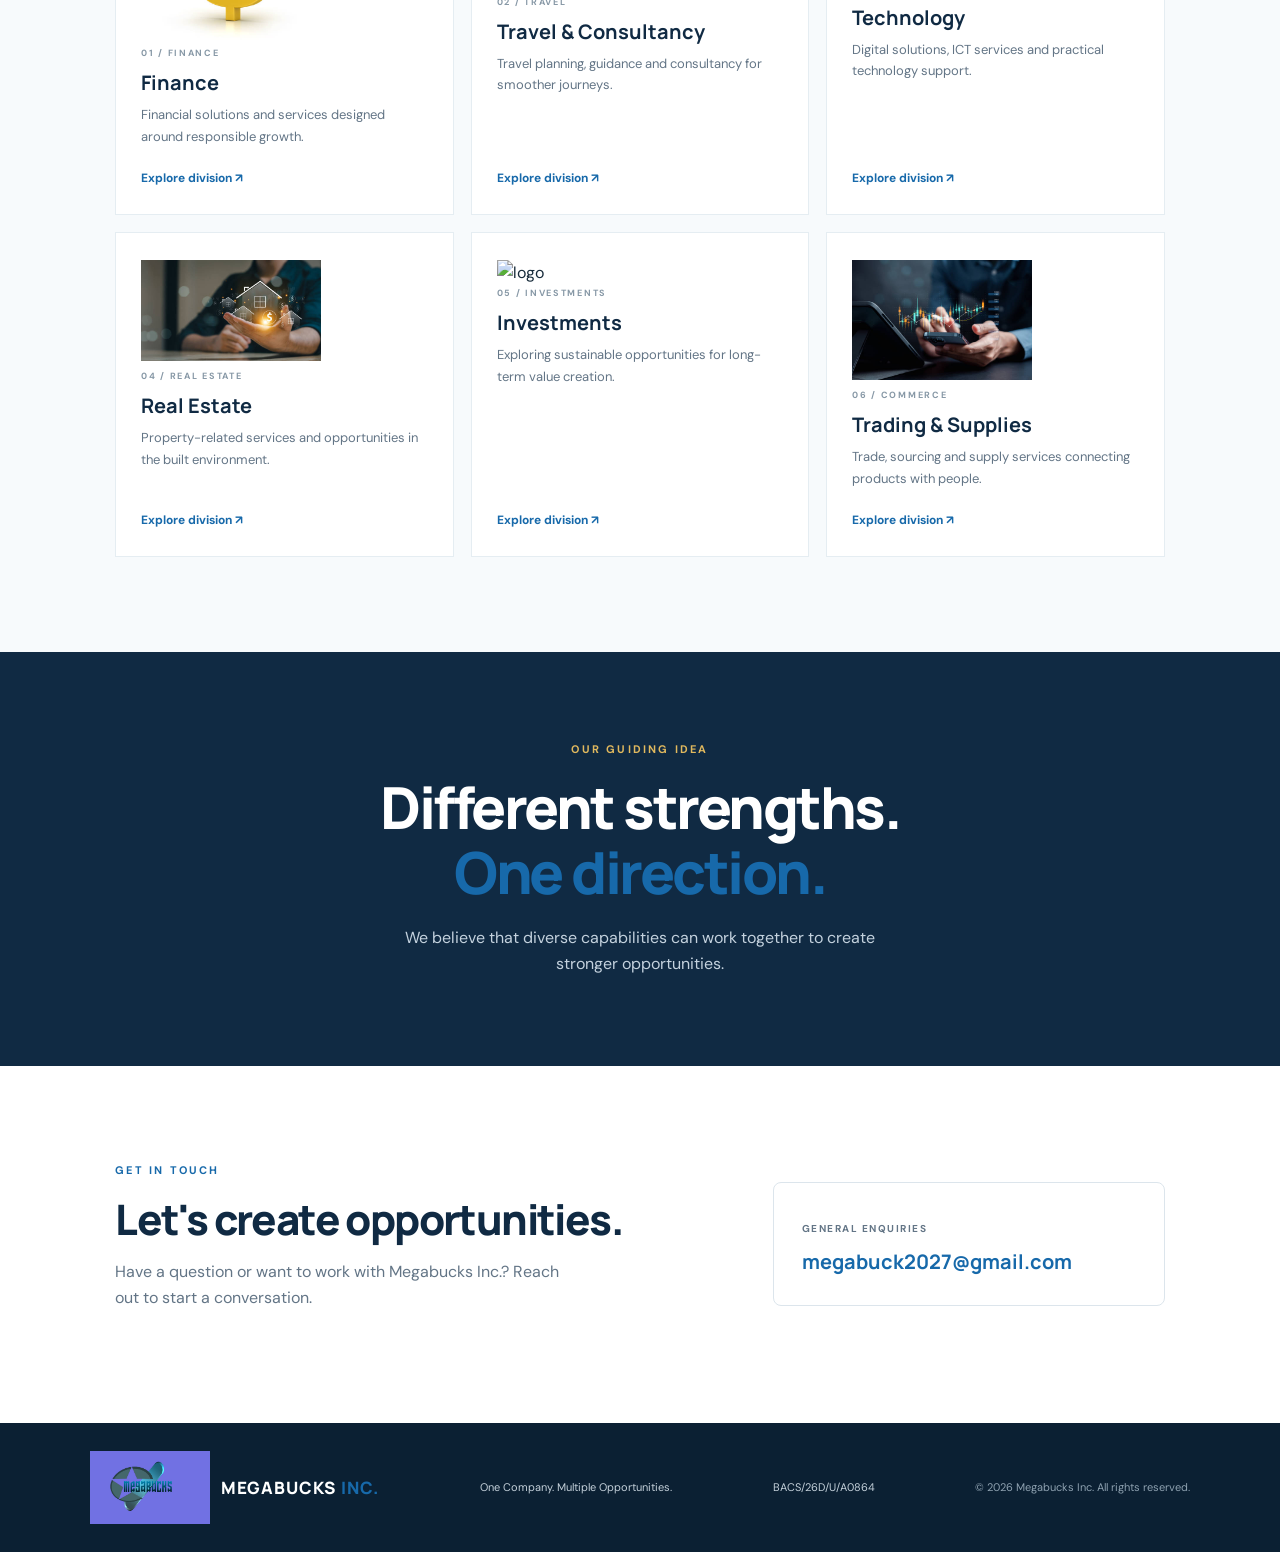
==== commit b63eef1f: "Update index.html" ====
--- a/index.html
+++ b/index.html
@@ -63,12 +63,12 @@
         <p class="section-intro">Explore the areas where Megabucks is building services and opportunities.</p>
       </div>
       <div class="division-grid">
-        <a class="division-card" href="finance.html"><img src = "dollar.jpg" alt = "logo" class = "logo" width = "180px" /><span class="card-number">01 / FINANCE</span><h3>Finance</h3><p>Financial solutions and services designed around responsible growth.</p><span class="card-link">Explore division ↗</span></a>
-        <a class="division-card" href="travel.html"><span class="card-icon">✈</span><span class="card-number">02 / TRAVEL</span><h3>Travel & Consultancy</h3><p>Travel planning, guidance and consultancy for smoother journeys.</p><span class="card-link">Explore division ↗</span></a>
-        <a class="division-card" href="technology.html"><span class="card-icon">⌘</span><span class="card-number">03 / TECHNOLOGY</span><h3>Technology</h3><p>Digital solutions, ICT services and practical technology support.</p><span class="card-link">Explore division ↗</span></a>
-        <a class="division-card" href="real-estate.html"><span class="card-icon">⌂</span><span class="card-number">04 / REAL ESTATE</span><h3>Real Estate</h3><p>Property-related services and opportunities in the built environment.</p><span class="card-link">Explore division ↗</span></a>
-        <a class="division-card" href="investments.html"><span class="card-icon">↗</span><span class="card-number">05 / INVESTMENTS</span><h3>Investments</h3><p>Exploring sustainable opportunities for long-term value creation.</p><span class="card-link">Explore division ↗</span></a>
-        <a class="division-card" href="trading.html"><span class="card-icon">▤</span><span class="card-number">06 / COMMERCE</span><h3>Trading & Supplies</h3><p>Trade, sourcing and supply services connecting products with people.</p><span class="card-link">Explore division ↗</span></a>
+        <a class="division-card" href="finance.html"><span></span><img src = "dollar.jpg" alt = "logo" class = "logo" width = "180px" /></span><span class="card-number">01 / FINANCE</span><h3>Finance</h3><p>Financial solutions and services designed around responsible growth.</p><span class="card-link">Explore division ↗</span></a>
+        <a class="division-card" href="travel.html"><span><img src = "travel.jpg" alt = "logo" cla4ss = "logo" width = "180px" /></span><span class="card-number">02 / TRAVEL</span><h3>Travel & Consultancy</h3><p>Travel planning, guidance and consultancy for smoother journeys.</p><span class="card-link">Explore division ↗</span></a>
+        <a class="division-card" href="technology.html"><span><img src = "technology.jpg" alt = "logo" class = "logo" width = "180px" /></span></span><span class="card-number">03 / TECHNOLOGY</span><h3>Technology</h3><p>Digital solutions, ICT services and practical technology support.</p><span class="card-link">Explore division ↗</span></a>
+        <a class="division-card" href="real-estate.html"><span><img src = "real estate.jpg" alt = "logo" class = "logo" width = "180px" /></span></span><span class="card-number">04 / REAL ESTATE</span><h3>Real Estate</h3><p>Property-related services and opportunities in the built environment.</p><span class="card-link">Explore division ↗</span></a>
+        <a class="division-card" href="investments.html"><span><img src = "invstment.jpg" alt = "logo" class = "logo" width = "180px" /></span></span><span class="card-number">05 / INVESTMENTS</span><h3>Investments</h3><p>Exploring sustainable opportunities for long-term value creation.</p><span class="card-link">Explore division ↗</span></a>
+        <a class="division-card" href="trading.html"><span><img src = "trading.jpg" alt = "logo" class = "logo" width = "180px" /></span></span><span class="card-number">06 / COMMERCE</span><h3>Trading & Supplies</h3><p>Trade, sourcing and supply services connecting products with people.</p><span class="card-link">Explore division ↗</span></a>
       </div>
     </section>
 
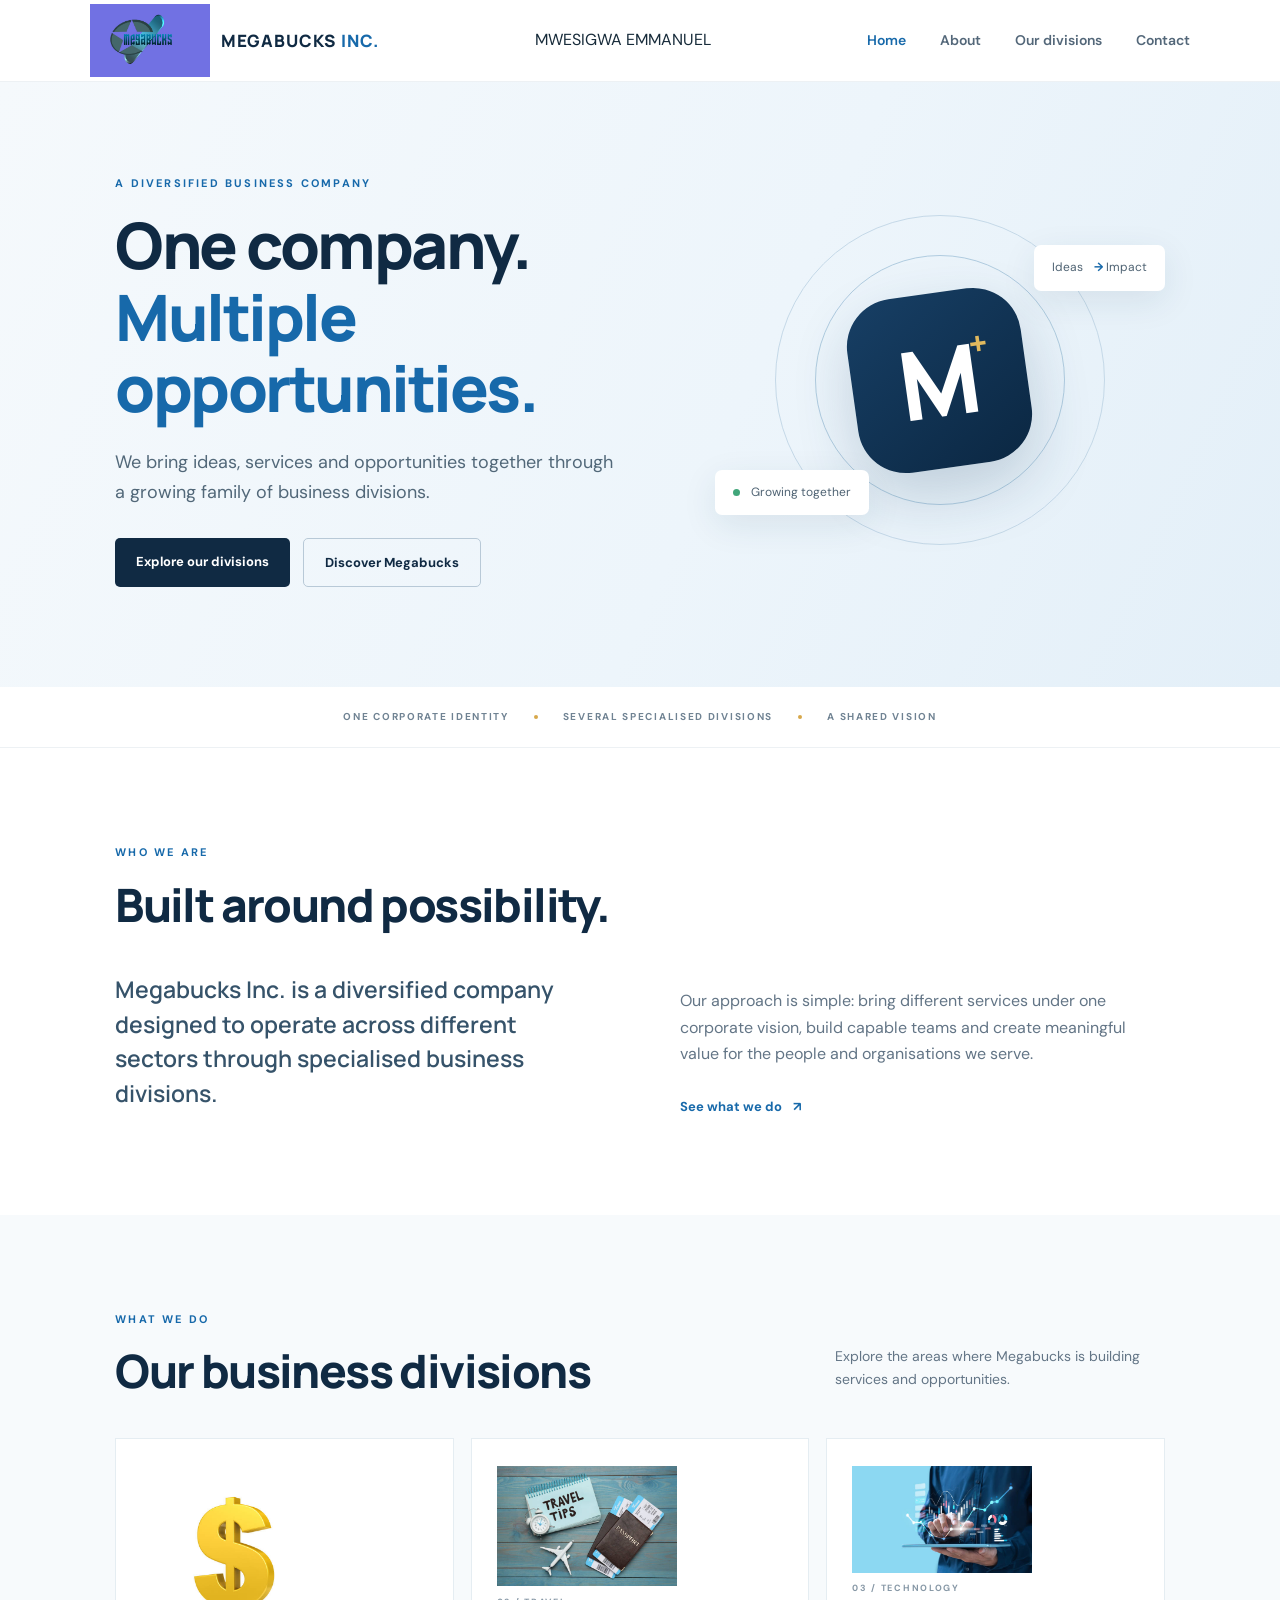
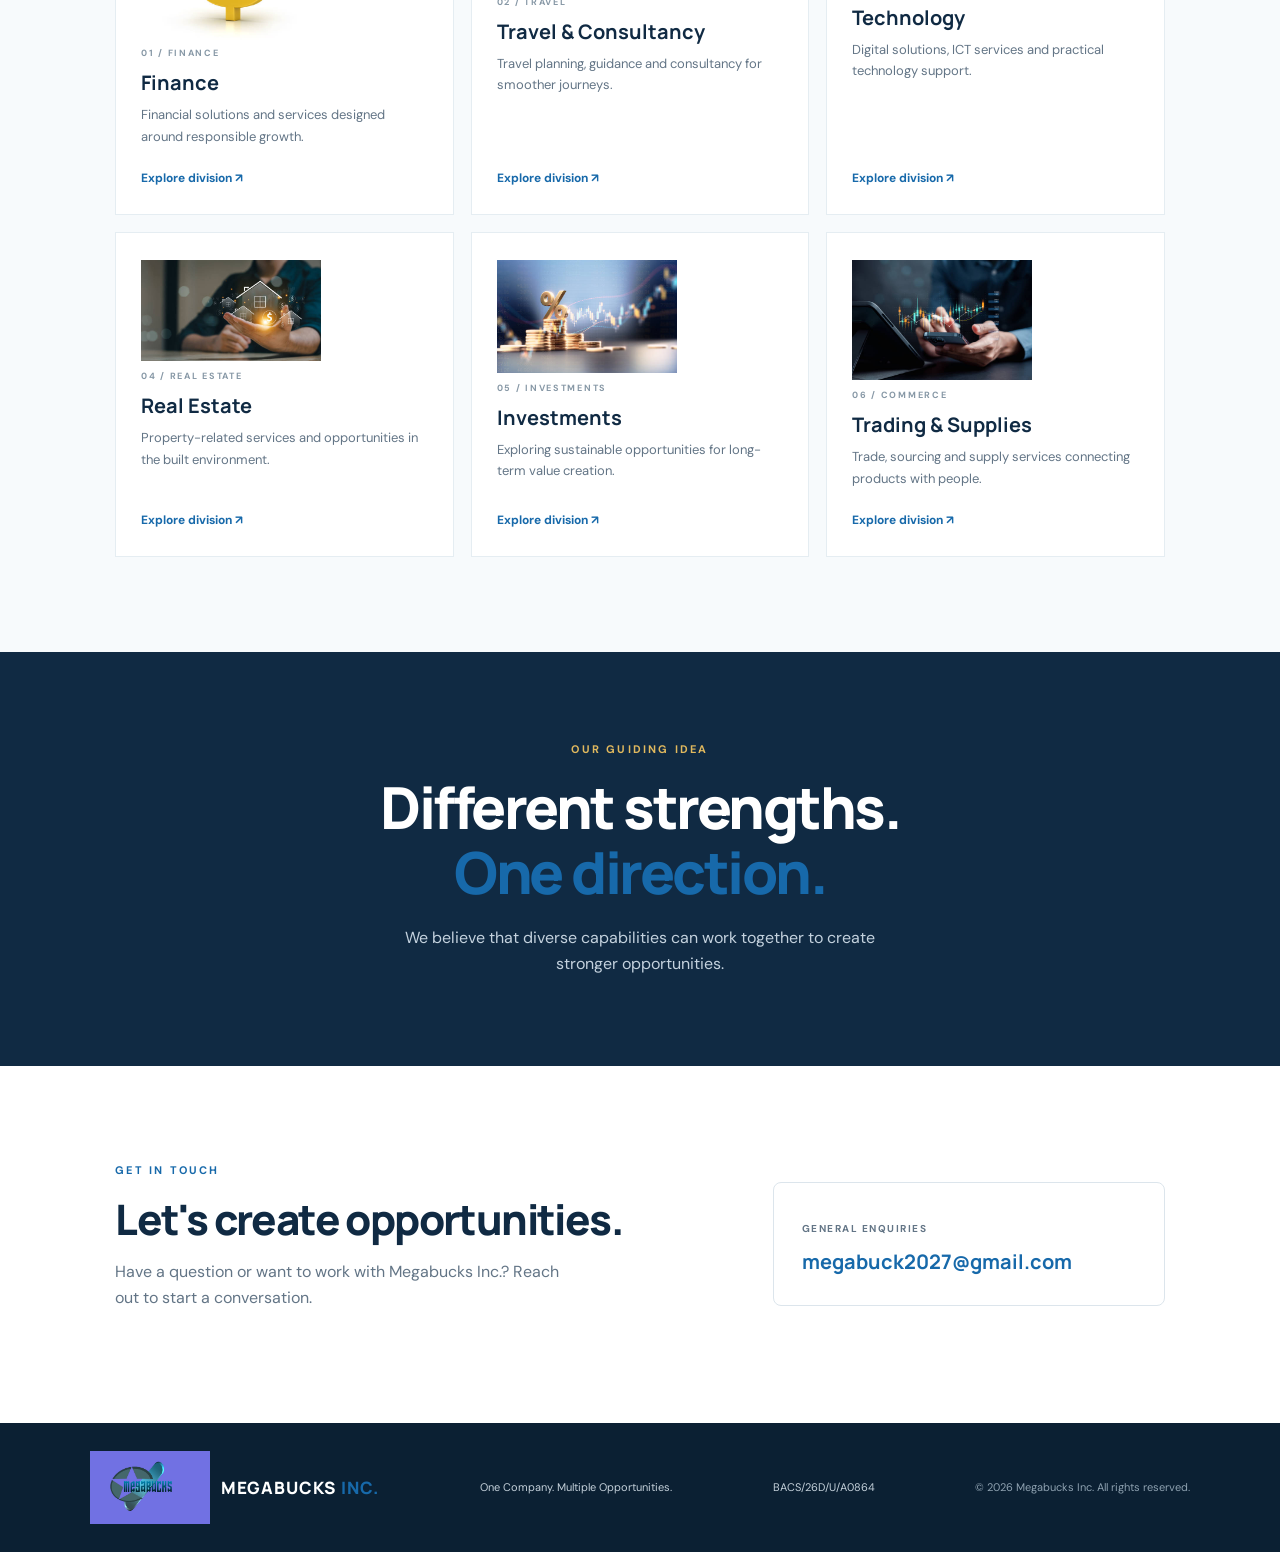
==== commit 53a8dfc8: "Update index.html" ====
--- a/index.html
+++ b/index.html
@@ -67,7 +67,7 @@
         <a class="division-card" href="travel.html"><span><img src = "travel.jpg" alt = "logo" cla4ss = "logo" width = "180px" /></span><span class="card-number">02 / TRAVEL</span><h3>Travel & Consultancy</h3><p>Travel planning, guidance and consultancy for smoother journeys.</p><span class="card-link">Explore division ↗</span></a>
         <a class="division-card" href="technology.html"><span><img src = "technology.jpg" alt = "logo" class = "logo" width = "180px" /></span></span><span class="card-number">03 / TECHNOLOGY</span><h3>Technology</h3><p>Digital solutions, ICT services and practical technology support.</p><span class="card-link">Explore division ↗</span></a>
         <a class="division-card" href="real-estate.html"><span><img src = "real estate.jpg" alt = "logo" class = "logo" width = "180px" /></span></span><span class="card-number">04 / REAL ESTATE</span><h3>Real Estate</h3><p>Property-related services and opportunities in the built environment.</p><span class="card-link">Explore division ↗</span></a>
-        <a class="division-card" href="investments.html"><span><img src = "invstment.jpg" alt = "logo" class = "logo" width = "180px" /></span></span><span class="card-number">05 / INVESTMENTS</span><h3>Investments</h3><p>Exploring sustainable opportunities for long-term value creation.</p><span class="card-link">Explore division ↗</span></a>
+        <a class="division-card" href="investments.html"><span><img src = "investment.jpg" alt = "logo" class = "logo" width = "180px" /></span></span><span class="card-number">05 / INVESTMENTS</span><h3>Investments</h3><p>Exploring sustainable opportunities for long-term value creation.</p><span class="card-link">Explore division ↗</span></a>
         <a class="division-card" href="trading.html"><span><img src = "trading.jpg" alt = "logo" class = "logo" width = "180px" /></span></span><span class="card-number">06 / COMMERCE</span><h3>Trading & Supplies</h3><p>Trade, sourcing and supply services connecting products with people.</p><span class="card-link">Explore division ↗</span></a>
       </div>
     </section>
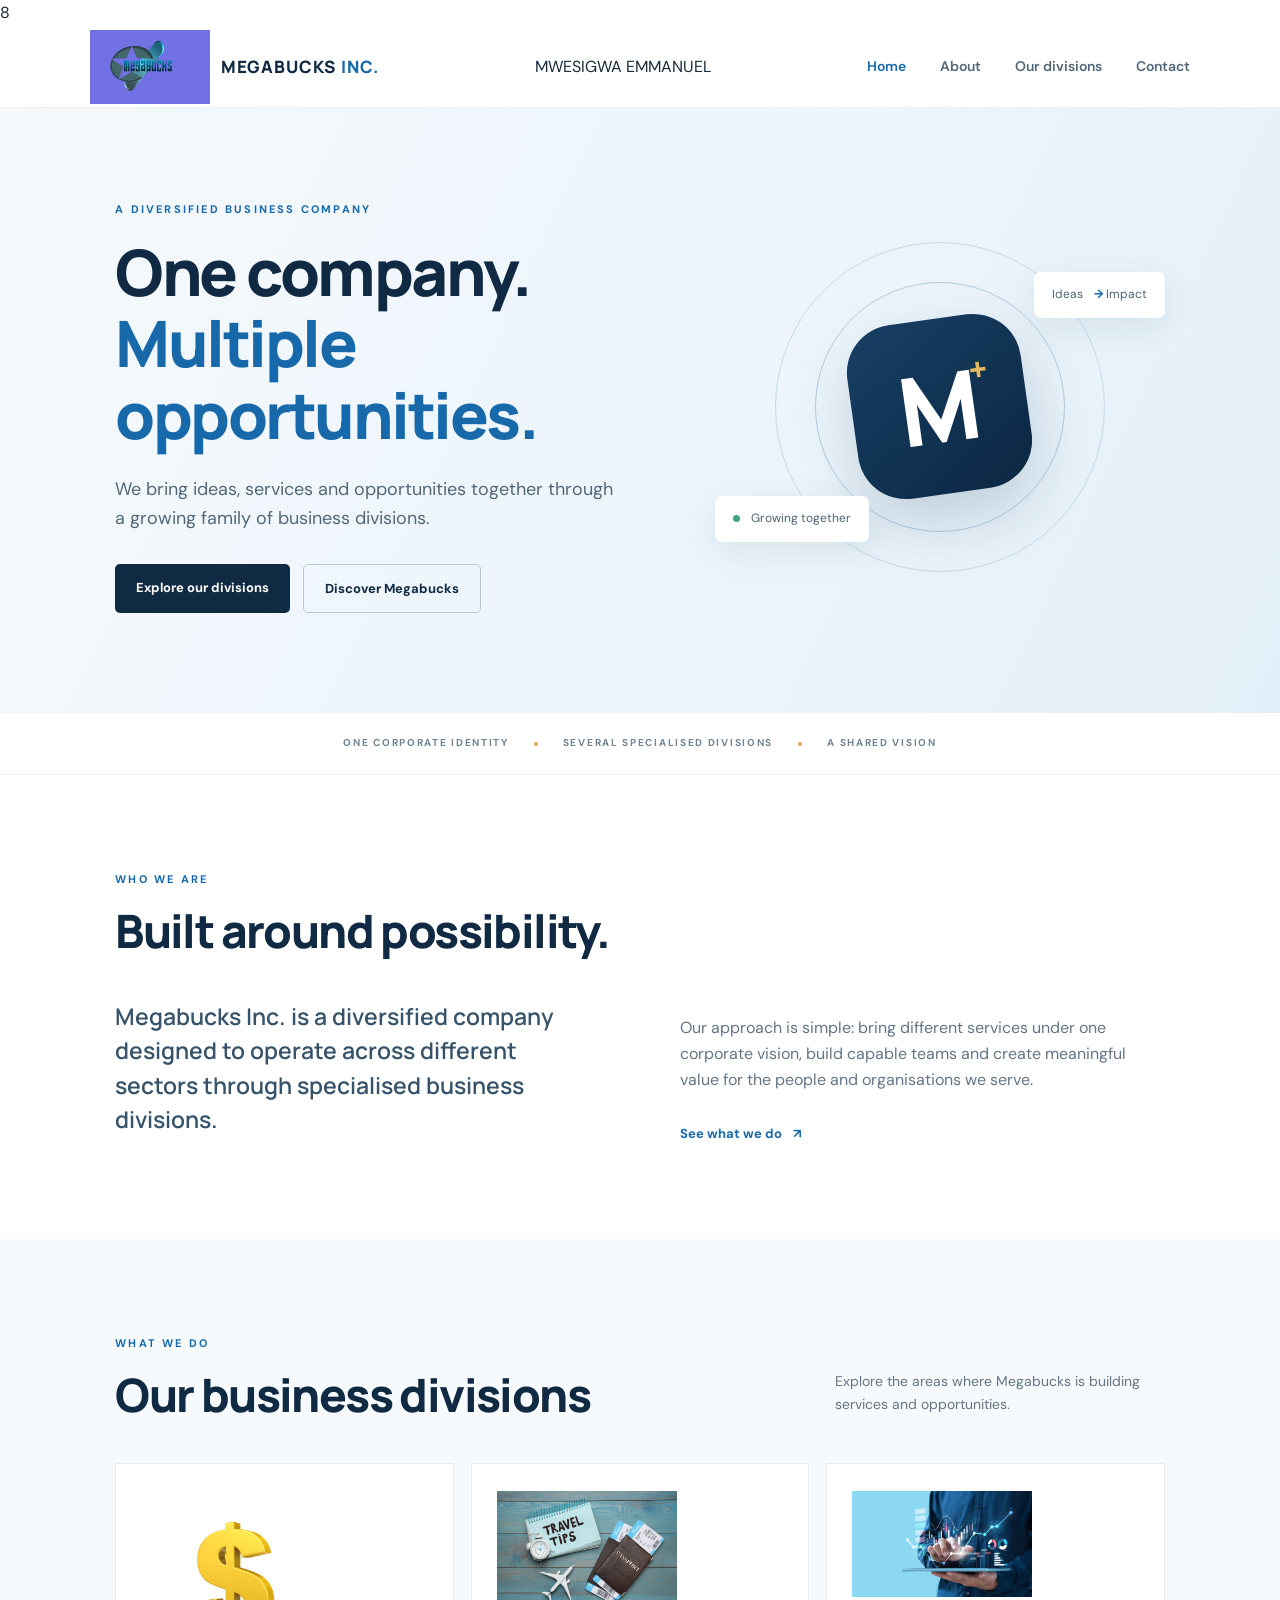
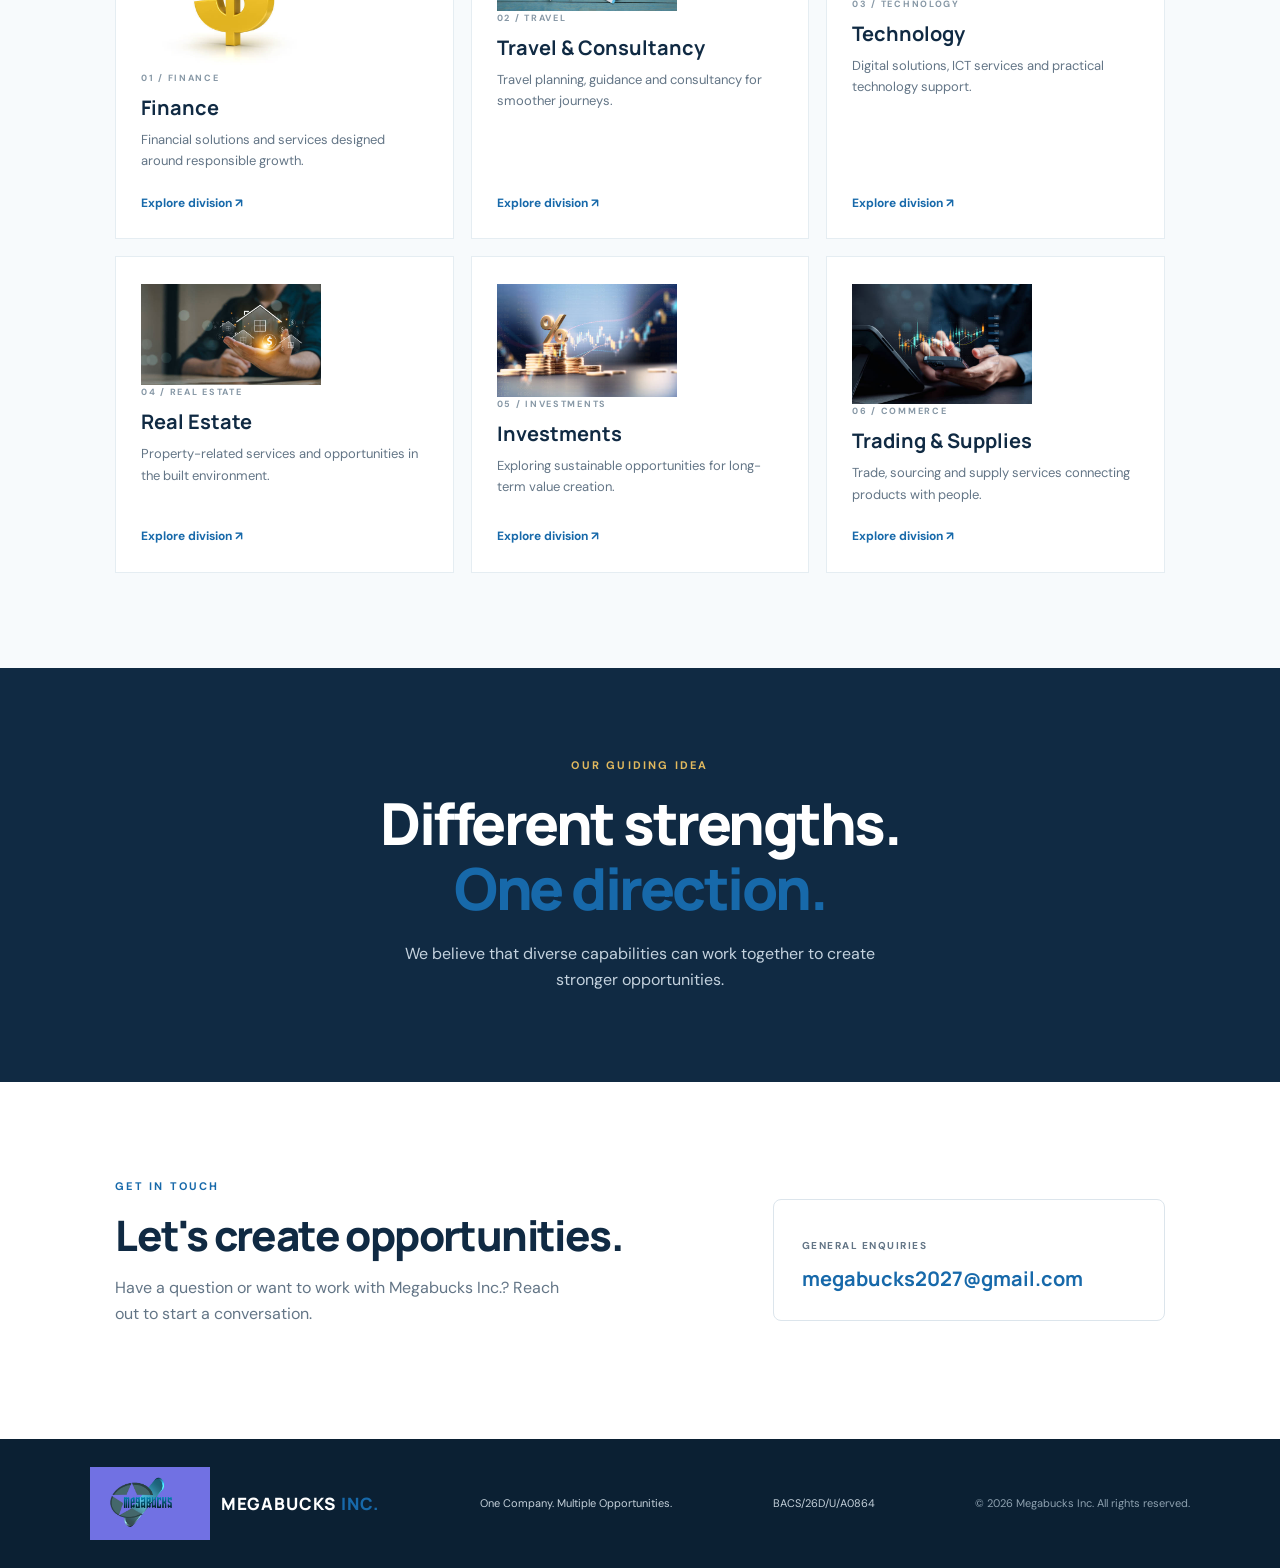
==== commit 2068423d: "Update index.html" ====
--- a/index.html
+++ b/index.html
@@ -1,4 +1,4 @@
-<!DOCTYPE html>
+8<!DOCTYPE html>
 <html lang="en">
 <head>
   <meta charset="UTF-8">
@@ -80,7 +80,7 @@
 
     <section class="section contact-section" id="contact">
       <div><p class="eyebrow">Get in touch</p><h2>Let's create opportunities.</h2><p>Have a question or want to work with Megabucks Inc.? Reach out to start a conversation.</p></div>
-      <div class="contact-panel"><p class="contact-label">General enquiries</p><a href="mailto:info@megabucks">megabuck2027@gmail.com</a></div>
+      <div class="contact-panel"><p class="contact-label">General enquiries</p><a href="mailto:info@megabucks">megabucks2027@gmail.com</a></div>
     </section>
   </main>
 
